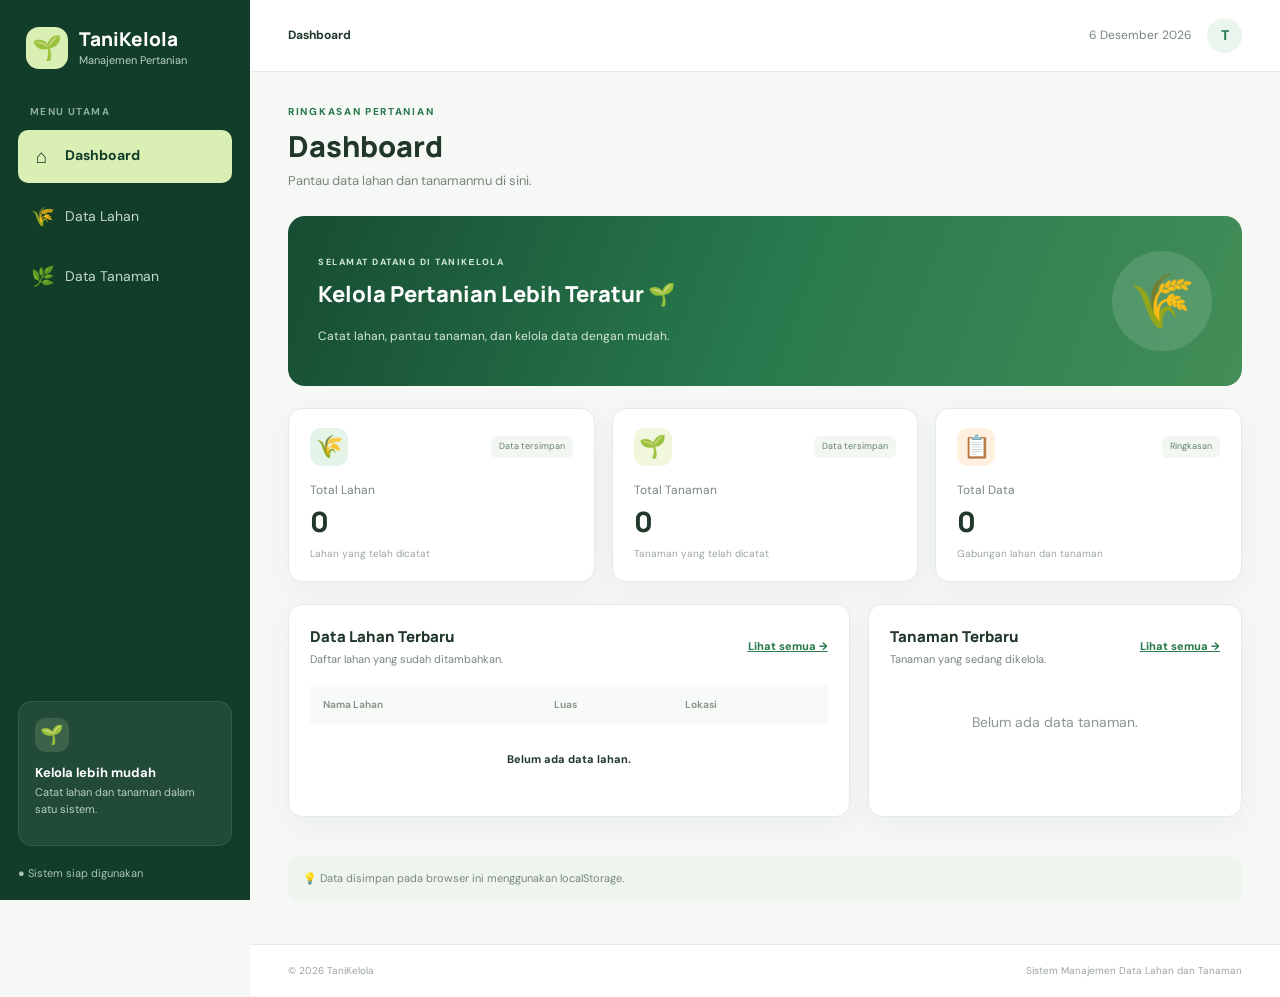
==== index.html @ 5c095a38 "Menyelesaikan project UTS Frontend TaniKelola" ====
<!DOCTYPE html>
<html lang="id">
<head>
  <meta charset="UTF-8">
  <meta name="viewport" content="width=device-width, initial-scale=1.0">
  <title>TaniKelola | Dashboard</title>
  <link rel="stylesheet" href="assets/css/style.css">
</head>
<body>
  <div class="app-shell">
    <aside class="sidebar">
      <a href="index.html" class="brand">
        <span class="brand-mark">🌱</span>
        <span>
          <strong>TaniKelola</strong>
          <small>Manajemen Pertanian</small>
        </span>
      </a>

      <p class="nav-label">MENU UTAMA</p>
      <nav class="main-nav">
        <a class="nav-link active" href="index.html">
          <span>⌂</span> Dashboard
        </a>
        <a class="nav-link" href="pages/lahan.html">
          <span>🌾</span> Data Lahan
        </a>
        <a class="nav-link" href="pages/tanaman.html">
          <span>🌿</span> Data Tanaman
        </a>
      </nav>

      <div class="sidebar-note">
        <div class="note-icon">🌱</div>
        <strong>Kelola lebih mudah</strong>
        <p>Catat lahan dan tanaman dalam satu sistem.</p>
      </div>
      <div class="sidebar-bottom">● Sistem siap digunakan</div>
    </aside>

    <main class="main-area">
      <header class="topbar">
        <div class="breadcrumb"><strong>Dashboard</strong></div>
        <div class="topbar-right">
          <span class="today-label" id="todayLabel"></span>
          <div class="avatar">T</div>
        </div>
      </header>

      <section class="content">
        <div class="page-heading">
          <div>
            <p class="eyebrow">RINGKASAN PERTANIAN</p>
            <h1>Dashboard</h1>
            <p class="subheading">Pantau data lahan dan tanamanmu di sini.</p>
          </div>
        </div>

        <section class="welcome-banner">
          <div>
            <p class="banner-kicker">SELAMAT DATANG DI TANIKЕLOLA</p>
            <h2>Kelola Pertanian Lebih Teratur 🌱</h2>
            <p>Catat lahan, pantau tanaman, dan kelola data dengan mudah.</p>
          </div>
          <div class="banner-illustration">🌾</div>
        </section>

        <div class="stats-grid">
          <article class="stat-card">
            <div class="stat-top">
              <div class="stat-icon green">🌾</div>
              <span class="stat-tag">Data tersimpan</span>
            </div>
            <p class="stat-label">Total Lahan</p>
            <h2 class="stat-value" id="totalLahan">0</h2>
            <p class="stat-foot">Lahan yang telah dicatat</p>
          </article>

          <article class="stat-card">
            <div class="stat-top">
              <div class="stat-icon lime">🌱</div>
              <span class="stat-tag">Data tersimpan</span>
            </div>
            <p class="stat-label">Total Tanaman</p>
            <h2 class="stat-value" id="totalTanaman">0</h2>
            <p class="stat-foot">Tanaman yang telah dicatat</p>
          </article>

          <article class="stat-card">
            <div class="stat-top">
              <div class="stat-icon orange">📋</div>
              <span class="stat-tag">Ringkasan</span>
            </div>
            <p class="stat-label">Total Data</p>
            <h2 class="stat-value" id="totalData">0</h2>
            <p class="stat-foot">Gabungan lahan dan tanaman</p>
          </article>
        </div>

        <div class="dashboard-grid">
          <section class="content-card">
            <div class="card-heading">
              <div>
                <h2>Data Lahan Terbaru</h2>
                <p>Daftar lahan yang sudah ditambahkan.</p>
              </div>
              <a class="text-button" href="pages/lahan.html">Lihat semua →</a>
            </div>
            <div class="table-wrap">
              <table>
                <thead>
                  <tr>
                    <th>Nama Lahan</th>
                    <th>Luas</th>
                    <th>Lokasi</th>
                  </tr>
                </thead>
                <tbody id="dashboardLahan">
                  <tr><td colspan="3" class="empty-cell">Belum ada data lahan.</td></tr>
                </tbody>
              </table>
            </div>
          </section>

          <section class="content-card">
            <div class="card-heading">
              <div>
                <h2>Tanaman Terbaru</h2>
                <p>Tanaman yang sedang dikelola.</p>
              </div>
              <a class="text-button" href="pages/tanaman.html">Lihat semua →</a>
            </div>
            <div id="dashboardTanaman" class="crop-list">
              <p class="empty-cell">Belum ada data tanaman.</p>
            </div>
          </section>
        </div>

        <div class="demo-notice">
          💡 Data disimpan pada browser ini menggunakan localStorage.
        </div>
      </section>

      <footer class="footer">
        <span>© 2026 TaniKelola</span>
        <span>Sistem Manajemen Data Lahan dan Tanaman</span>
      </footer>
    </main>
  </div>

  <script type="module" src="assets/js/main.js"></script>
</body>
</html>
---- assets/css/style.css ----
@import url('https://fonts.googleapis.com/css2?family=DM+Sans:wght@400;500;600;700&family=Manrope:wght@400;500;600;700;800&display=swap');

:root {
  --green: #28794d;
  --green-dark: #174c32;
  --green-deep: #123d29;
  --green-soft: #eaf5ed;
  --lime: #d9efb4;
  --ink: #21372a;
  --muted: #78867c;
  --line: #e4ebe5;
  --page: #f6f8f6;
  --danger: #b42318;
  --shadow: 0 8px 28px rgba(28, 68, 42, .055);
}

* { box-sizing: border-box; }

html { scroll-behavior: smooth; }

body {
  margin: 0;
  background: var(--page);
  color: var(--ink);
  font-family: 'DM Sans', Arial, sans-serif;
  font-size: 14px;
  line-height: 1.55;
}

button, input, select, textarea { font: inherit; }
button { cursor: pointer; }

button:focus-visible,
input:focus-visible,
select:focus-visible,
textarea:focus-visible {
  outline: 3px solid #a9d9b7;
  outline-offset: 2px;
}

[hidden] { display: none !important; }

.app-shell { min-height: 100vh; }

.sidebar {
  width: 250px;
  background: var(--green-deep);
  color: white;
  position: fixed;
  inset: 0 auto 0 0;
  z-index: 20;
  display: flex;
  flex-direction: column;
  padding: 26px 18px 18px;
}

.brand {
  display: flex;
  gap: 11px;
  align-items: center;
  color: white;
  text-decoration: none;
  padding: 0 8px 35px;
}

.brand-mark {
  width: 42px;
  height: 42px;
  border-radius: 13px;
  background: var(--lime);
  display: grid;
  place-items: center;
  font-size: 24px;
}

.brand strong {
  display: block;
  font: 800 19px 'Manrope', sans-serif;
}

.brand small {
  display: block;
  color: #b9d1c0;
  font-size: 11px;
}

.nav-label {
  color: #8faf9a;
  font-size: 10px;
  letter-spacing: 1.4px;
  font-weight: 700;
  padding: 0 12px;
}

.main-nav { display: grid; gap: 7px; }

.nav-link {
  border: 0;
  background: transparent;
  color: #c5d8ca;
  display: flex;
  align-items: center;
  gap: 13px;
  width: 100%;
  text-align: left;
  border-radius: 10px;
  padding: 12px 13px;
  transition: .2s;
}

.nav-link span { font-size: 19px; width: 21px; text-align: center; }
.nav-link:hover { background: rgba(255,255,255,.08); color: white; }

.nav-link.active {
  background: var(--lime);
  color: var(--green-deep);
  font-weight: 700;
}

.sidebar-note {
  margin-top: auto;
  background: rgba(255,255,255,.07);
  border: 1px solid rgba(255,255,255,.08);
  border-radius: 14px;
  padding: 16px;
}

.note-icon {
  display: grid;
  place-items: center;
  background: rgba(217,239,180,.14);
  width: 34px;
  height: 34px;
  border-radius: 10px;
  font-size: 19px;
  margin-bottom: 10px;
}

.sidebar-note strong { font-size: 13px; }
.sidebar-note p { color: #b9d1c0; font-size: 11px; }
.sidebar-bottom { color: #a9c5b2; font-size: 11px; padding-top: 19px; }
.status-dot { display: inline-block; width: 7px; height: 7px; background: #a8db82; border-radius: 50%; }
.sidebar a {
    text-decoration: none;
}

.main-area {
  margin-left: 250px;
  min-height: 100vh;
  display: flex;
  flex-direction: column;
}

.topbar {
  height: 72px;
  display: flex;
  align-items: center;
  justify-content: space-between;
  padding: 0 38px;
  background: rgba(255,255,255,.9);
  border-bottom: 1px solid var(--line);
  position: sticky;
  top: 0;
  z-index: 10;
}

.breadcrumb { display: flex; align-items: center; gap: 10px; color: #95a197; font-size: 12px; }
.breadcrumb strong { color: var(--ink); }
.topbar-right { display: flex; align-items: center; gap: 15px; }
.today-label { color: var(--muted); font-size: 12px; }

.avatar {
  width: 35px;
  height: 35px;
  border-radius: 50%;
  background: var(--green-soft);
  color: var(--green);
  display: grid;
  place-items: center;
  font-weight: 800;
}

.menu-toggle { display: none; }

.content {
  width: 100%;
  max-width: 1500px;
  margin: 0 auto;
  padding: 32px 38px 44px;
  flex: 1;
}

.page-heading {
  display: flex;
  align-items: center;
  justify-content: space-between;
  gap: 20px;
  margin-bottom: 25px;
}

.eyebrow {
  color: var(--green);
  font-size: 10px;
  font-weight: 800;
  letter-spacing: 1.7px;
  margin-bottom: 6px;
}

h1, h2, h3, p { margin-top: 0; }
h1 { font: 800 29px 'Manrope', sans-serif; margin-bottom: 5px; }
.subheading { color: var(--muted); margin: 0; font-size: 13px; }

.button {
  border: 1px solid transparent;
  border-radius: 9px;
  padding: 10px 15px;
  font-weight: 700;
  font-size: 12px;
  transition: .15s;
}

.button-primary { color: white; background: var(--green); }
.button-primary:hover { background: #206a41; }
.button-secondary { color: #526257; background: white; border-color: var(--line); }

.welcome-banner {
  border-radius: 17px;
  padding: 26px 30px;
  display: flex;
  justify-content: space-between;
  align-items: center;
  background: linear-gradient(110deg, #174c32, #28794d, #438e58);
  color: white;
  margin-bottom: 22px;
  min-height: 170px;
}

.banner-kicker { font-size: 9px; font-weight: 800; letter-spacing: 1.5px; color: #cce6d0; }
.welcome-banner h2 { font: 800 22px 'Manrope', sans-serif; }
.welcome-banner p:last-child { color: #d6e8d9; font-size: 12px; margin-bottom: 0; }

.banner-illustration {
  width: 100px;
  height: 100px;
  border-radius: 50%;
  display: grid;
  place-items: center;
  font-size: 53px;
  background: rgba(255,255,255,.12);
}

.stats-grid {
  display: grid;
  grid-template-columns: repeat(3, minmax(0, 1fr));
  gap: 17px;
  margin-bottom: 22px;
}

.stat-card, .content-card {
  background: white;
  border: 1px solid var(--line);
  border-radius: 14px;
  box-shadow: var(--shadow);
}

.stat-card { padding: 19px 21px; }
.stat-top { display: flex; justify-content: space-between; align-items: center; margin-bottom: 15px; }

.stat-icon {
  width: 38px;
  height: 38px;
  border-radius: 11px;
  display: grid;
  place-items: center;
  font-size: 22px;
}

.stat-icon.green { background: #e5f4e9; color: #28794d; }
.stat-icon.lime { background: #f0f7dc; color: #64882b; }
.stat-icon.orange { background: #fff0df; color: #c67b2c; }

.stat-tag { background: #f2f7f2; color: #66806b; padding: 4px 8px; border-radius: 6px; font-size: 9px; }
.stat-label { color: var(--muted); font-size: 12px; margin-bottom: 3px; }
.stat-value { font: 800 28px 'Manrope', sans-serif; margin: 0; }
.stat-value small { color: var(--muted); font: 500 12px 'DM Sans', sans-serif; }
.stat-foot { font-size: 10px; color: #9aa69c; margin: 6px 0 0; }

.dashboard-grid {
  display: grid;
  grid-template-columns: minmax(0, 1.2fr) minmax(280px, .8fr);
  gap: 18px;
}

.content-card { padding: 21px; margin-bottom: 20px; min-width: 0; }

.card-heading {
  display: flex;
  align-items: center;
  justify-content: space-between;
  gap: 15px;
  margin-bottom: 17px;
}

.card-heading h2 { font: 800 15px 'Manrope', sans-serif; margin-bottom: 4px; }
.card-heading p { font-size: 11px; color: var(--muted); margin-bottom: 0; }
.text-button { border: 0; background: transparent; color: var(--green); font-size: 11px; font-weight: 800; }

.table-wrap { overflow-x: auto; width: 100%; }
table { width: 100%; border-collapse: collapse; text-align: left; }
th { color: #89968c; background: #f8faf8; font-size: 10px; padding: 12px 13px; white-space: nowrap; }
td { padding: 13px; border-bottom: 1px solid #edf1ed; color: #536257; font-size: 11px; }
tbody tr:last-child td { border-bottom: 0; }
td:first-child { color: var(--ink); font-weight: 700; }

.empty-cell { text-align: center; color: #8b988e; padding: 27px 12px; }
.crop-list { display: grid; gap: 13px; }

.crop-list-item {
  display: flex;
  align-items: center;
  gap: 11px;
  padding: 10px 0;
  border-bottom: 1px solid #edf1ed;
}

.crop-emoji { width: 38px; height: 38px; display: grid; place-items: center; border-radius: 11px; background: #eff7e7; font-size: 20px; }
.crop-info { flex: 1; min-width: 0; }
.crop-info strong { display: block; font-size: 12px; }
.crop-info small { color: var(--muted); font-size: 10px; }
.crop-type-tag { color: var(--green); background: var(--green-soft); border-radius: 6px; padding: 4px 7px; font-size: 9px; }

.demo-notice { color: #78877b; font-size: 11px; margin-top: 20px; padding: 13px 15px; background: #edf5ee; border-radius: 9px; }

.form-card { border-color: #cfe4d2; }
.icon-button { border: 0; border-radius: 8px; background: #f3f6f3; font-size: 23px; width: 34px; height: 34px; }
.form-grid { display: grid; grid-template-columns: repeat(2, minmax(0, 1fr)); gap: 17px 20px; }
.form-field { display: flex; flex-direction: column; gap: 6px; min-width: 0; }
.form-field label { font-size: 11px; font-weight: 700; color: #47584b; }

.form-field input,
.form-field select,
.form-field textarea,
.search-box input {
  width: 100%;
  min-width: 0;
  padding: 11px 12px;
  border: 1px solid #dfe7e0;
  border-radius: 8px;
  color: var(--ink);
  background: white;
  font-size: 12px;
}

.form-field textarea { resize: vertical; }
.full-field { grid-column: 1 / -1; }

/* Pesan error: tulisan merah saja */
.field-error {
  display: inline-block;
  color: #b42318;
  background: transparent;
  border: none;
  padding: 0;
  margin-top: 4px;
  font-size: 11px;
}

/* Input tetap putih dengan garis dan bayangan merah tipis */
.form-field input.input-error,
.form-field select.input-error,
.form-field textarea.input-error {
  border: 1px solid #e7a5a0;
  background-color: #fff;
  box-shadow: 0 0 0 3px rgba(220, 38, 38, 0.08);
}

/* Bayangan sedikit lebih terlihat saat input dipilih */
.form-field input.input-error:focus,
.form-field select.input-error:focus,
.form-field textarea.input-error:focus {
  border-color: #d97770;
  background-color: #fff;
  box-shadow: 0 0 0 3px rgba(220, 38, 38, 0.12);
  outline: none;
}

.form-actions { display: flex; justify-content: flex-end; gap: 9px; margin-top: 22px; padding-top: 17px; border-top: 1px solid #edf1ed; }
.form-message { margin: 8px 0 0; color: var(--green); font-size: 11px; }

.search-box { display: flex; align-items: center; gap: 7px; border: 1px solid #e1e9e2; border-radius: 8px; padding-left: 10px; max-width: 270px; }
.search-box input { border: 0; padding: 9px 8px 9px 0; outline: none; }

.action-group { display: flex; gap: 5px; }
.action-button { border: 0; padding: 6px 8px; border-radius: 6px; font-size: 10px; font-weight: 700; }
.action-edit { background: #fff5dc; color: #8a6415; }
.action-delete { background: #fff0ee; color: #b53b31; }

.status-badge { display: inline-block; padding: 4px 7px; border-radius: 6px; font-size: 9px; }
.status-ditanam { background: #e9f3ff; color: #356b9f; }
.status-perawatan { background: #fff3d8; color: #8d681c; }
.status-panen { background: #e5f5e8; color: #28794d; }
.status-selesai { background: #f0f0f0; color: #6c746e; }

.footer { display: flex; justify-content: space-between; padding: 18px 38px; border-top: 1px solid var(--line); color: #9aa59c; font-size: 10px; background: white; }

.toast {
  position: fixed;
  bottom: 22px;
  right: 22px;
  z-index: 50;
  background: var(--green-deep);
  color: white;
  padding: 12px 17px;
  border-radius: 10px;
  box-shadow: 0 10px 30px rgba(0,0,0,.15);
  max-width: min(360px, calc(100vw - 35px));
  opacity: 0;
  transform: translateY(10px);
  pointer-events: none;
  transition: .22s;
}

.toast.show { opacity: 1; transform: translateY(0); }

@media (max-width: 1100px) {
  .sidebar { width: 220px; }
  .main-area { margin-left: 220px; }
  .content { padding: 28px 25px 35px; }
  .topbar { padding: 0 25px; }
  .dashboard-grid { grid-template-columns: 1fr; }
}

@media (max-width: 760px) {
  .sidebar { transform: translateX(-100%); transition: transform .22s ease; }
  .sidebar.open { transform: translateX(0); }
  .main-area { margin-left: 0; }
  .topbar { height: 62px; padding: 0 17px; gap: 12px; }
  .menu-toggle { display: block; border: 0; background: transparent; color: var(--green-dark); font-size: 23px; }
  .today-label { display: none; }
  .content { padding: 24px 16px 30px; }
  .page-heading { align-items: flex-start; }
  .welcome-banner { padding: 22px; min-height: 155px; }
  .banner-illustration { width: 66px; height: 66px; font-size: 35px; }
  .stats-grid { grid-template-columns: 1fr; gap: 11px; }
  .content-card { padding: 16px; }
  .table-card-heading { align-items: flex-start; flex-direction: column; }
  .search-box { width: 100%; max-width: none; }
  .form-grid { grid-template-columns: 1fr; }
  .full-field { grid-column: auto; }
  .footer { padding: 16px; flex-direction: column; gap: 4px; }
}

@media (max-width: 430px) {
  .page-heading { flex-direction: column; }
  .welcome-banner h2 { font-size: 17px; }
  .banner-illustration { width: 48px; height: 48px; font-size: 27px; }
}
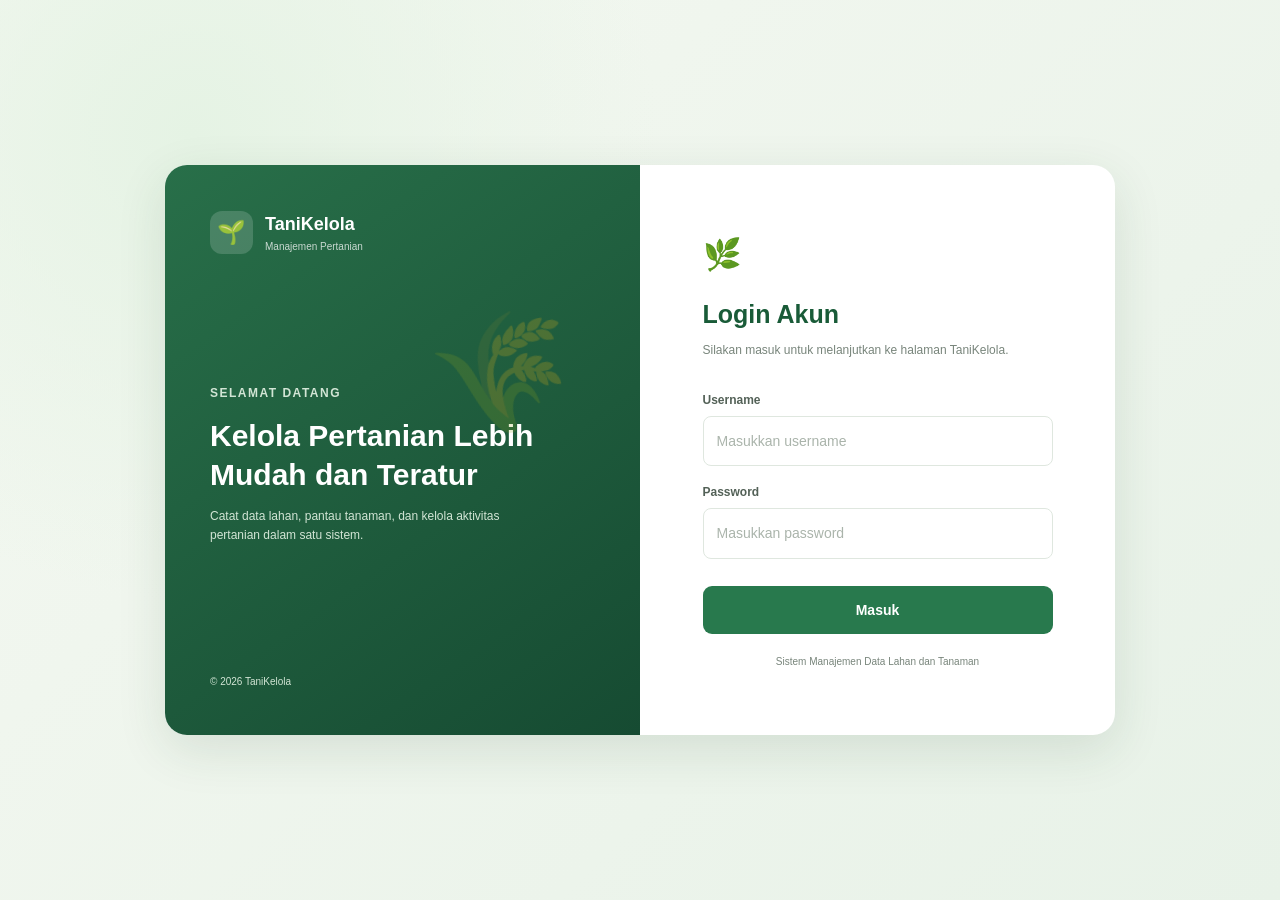
==== commit a8926093: "Memperbarui fitur login dan dokumentasi TaniKelola" ====
--- a/index.html
+++ b/index.html
@@ -1,154 +1,397 @@
 
 <!DOCTYPE html>
 <html lang="id">
+
 <head>
-  <meta charset="UTF-8">
-  <meta name="viewport" content="width=device-width, initial-scale=1.0">
-  <title>TaniKelola | Dashboard</title>
-  <link rel="stylesheet" href="assets/css/style.css">
+    <meta charset="UTF-8">
+    <meta name="viewport" content="width=device-width, initial-scale=1.0">
+
+    <title>TaniKelola | Dashboard</title>
+
+    <link rel="stylesheet" href="assets/css/style.css">
 </head>
+
 <body>
-  <div class="app-shell">
-    <aside class="sidebar">
-      <a href="index.html" class="brand">
-        <span class="brand-mark">🌱</span>
-        <span>
-          <strong>TaniKelola</strong>
-          <small>Manajemen Pertanian</small>
-        </span>
-      </a>
-
-      <p class="nav-label">MENU UTAMA</p>
-      <nav class="main-nav">
-        <a class="nav-link active" href="index.html">
-          <span>⌂</span> Dashboard
-        </a>
-        <a class="nav-link" href="pages/lahan.html">
-          <span>🌾</span> Data Lahan
-        </a>
-        <a class="nav-link" href="pages/tanaman.html">
-          <span>🌿</span> Data Tanaman
-        </a>
-      </nav>
-
-      <div class="sidebar-note">
-        <div class="note-icon">🌱</div>
-        <strong>Kelola lebih mudah</strong>
-        <p>Catat lahan dan tanaman dalam satu sistem.</p>
-      </div>
-      <div class="sidebar-bottom">● Sistem siap digunakan</div>
-    </aside>
-
-    <main class="main-area">
-      <header class="topbar">
-        <div class="breadcrumb"><strong>Dashboard</strong></div>
-        <div class="topbar-right">
-          <span class="today-label" id="todayLabel"></span>
-          <div class="avatar">T</div>
-        </div>
-      </header>
-
-      <section class="content">
-        <div class="page-heading">
-          <div>
-            <p class="eyebrow">RINGKASAN PERTANIAN</p>
-            <h1>Dashboard</h1>
-            <p class="subheading">Pantau data lahan dan tanamanmu di sini.</p>
-          </div>
-        </div>
-
-        <section class="welcome-banner">
-          <div>
-            <p class="banner-kicker">SELAMAT DATANG DI TANIKЕLOLA</p>
-            <h2>Kelola Pertanian Lebih Teratur 🌱</h2>
-            <p>Catat lahan, pantau tanaman, dan kelola data dengan mudah.</p>
-          </div>
-          <div class="banner-illustration">🌾</div>
-        </section>
-
-        <div class="stats-grid">
-          <article class="stat-card">
-            <div class="stat-top">
-              <div class="stat-icon green">🌾</div>
-              <span class="stat-tag">Data tersimpan</span>
+
+    <div class="app-shell">
+
+        <!-- SIDEBAR -->
+        <aside class="sidebar">
+
+            <a href="index.html" class="brand">
+
+                <span class="brand-mark">🌱</span>
+
+                <span>
+                    <strong>TaniKelola</strong>
+                    <small>Manajemen Pertanian</small>
+                </span>
+
+            </a>
+
+
+            <p class="nav-label">MENU UTAMA</p>
+
+            <nav class="main-nav">
+
+                <a class="nav-link active" href="index.html">
+                    <span>⌂</span>
+                    Dashboard
+                </a>
+
+                <a class="nav-link" href="pages/lahan.html">
+                    <span>🌾</span>
+                    Data Lahan
+                </a>
+
+                <a class="nav-link" href="pages/tanaman.html">
+                    <span>🌿</span>
+                    Data Tanaman
+                </a>
+
+            </nav>
+
+
+            <div class="sidebar-note">
+
+                <div class="note-icon">🌱</div>
+
+                <strong>Kelola lebih mudah</strong>
+
+                <p>
+                    Catat lahan dan tanaman
+                    dalam satu sistem.
+                </p>
+
             </div>
-            <p class="stat-label">Total Lahan</p>
-            <h2 class="stat-value" id="totalLahan">0</h2>
-            <p class="stat-foot">Lahan yang telah dicatat</p>
-          </article>
-
-          <article class="stat-card">
-            <div class="stat-top">
-              <div class="stat-icon lime">🌱</div>
-              <span class="stat-tag">Data tersimpan</span>
+
+
+            <div class="sidebar-bottom">
+
+                <span>
+                    <span class="status-dot"></span>
+                    Sistem siap digunakan
+                </span>
+
+                <button
+                    type="button"
+                    class="logout-button"
+                    id="logoutButton"
+                >
+                    Keluar
+                </button>
+
             </div>
-            <p class="stat-label">Total Tanaman</p>
-            <h2 class="stat-value" id="totalTanaman">0</h2>
-            <p class="stat-foot">Tanaman yang telah dicatat</p>
-          </article>
-
-          <article class="stat-card">
-            <div class="stat-top">
-              <div class="stat-icon orange">📋</div>
-              <span class="stat-tag">Ringkasan</span>
-            </div>
-            <p class="stat-label">Total Data</p>
-            <h2 class="stat-value" id="totalData">0</h2>
-            <p class="stat-foot">Gabungan lahan dan tanaman</p>
-          </article>
-        </div>
-
-        <div class="dashboard-grid">
-          <section class="content-card">
-            <div class="card-heading">
-              <div>
-                <h2>Data Lahan Terbaru</h2>
-                <p>Daftar lahan yang sudah ditambahkan.</p>
-              </div>
-              <a class="text-button" href="pages/lahan.html">Lihat semua →</a>
-            </div>
-            <div class="table-wrap">
-              <table>
-                <thead>
-                  <tr>
-                    <th>Nama Lahan</th>
-                    <th>Luas</th>
-                    <th>Lokasi</th>
-                  </tr>
-                </thead>
-                <tbody id="dashboardLahan">
-                  <tr><td colspan="3" class="empty-cell">Belum ada data lahan.</td></tr>
-                </tbody>
-              </table>
-            </div>
-          </section>
-
-          <section class="content-card">
-            <div class="card-heading">
-              <div>
-                <h2>Tanaman Terbaru</h2>
-                <p>Tanaman yang sedang dikelola.</p>
-              </div>
-              <a class="text-button" href="pages/tanaman.html">Lihat semua →</a>
-            </div>
-            <div id="dashboardTanaman" class="crop-list">
-              <p class="empty-cell">Belum ada data tanaman.</p>
-            </div>
-          </section>
-        </div>
-
-        <div class="demo-notice">
-          💡 Data disimpan pada browser ini menggunakan localStorage.
-        </div>
-      </section>
-
-      <footer class="footer">
-        <span>© 2026 TaniKelola</span>
-        <span>Sistem Manajemen Data Lahan dan Tanaman</span>
-      </footer>
-    </main>
-  </div>
-
-  <script type="module" src="assets/js/main.js"></script>
+
+        </aside>
+
+
+        <!-- KONTEN UTAMA -->
+        <main class="main-area">
+
+            <!-- TOPBAR -->
+            <header class="topbar">
+
+                <div class="breadcrumb">
+                    <strong>Dashboard</strong>
+                </div>
+
+                <div class="topbar-right">
+
+                    <span
+                        class="today-label"
+                        id="todayLabel"
+                    ></span>
+
+                    <div class="avatar">T</div>
+
+                </div>
+
+            </header>
+
+
+            <!-- CONTENT -->
+            <section class="content">
+
+                <div class="page-heading">
+
+                    <div>
+
+                        <p class="eyebrow">
+                            RINGKASAN PERTANIAN
+                        </p>
+
+                        <h1>Dashboard</h1>
+
+                        <p class="subheading">
+                            Pantau data lahan dan tanamanmu di sini.
+                        </p>
+
+                    </div>
+
+                </div>
+
+
+                <!-- WELCOME BANNER -->
+                <section class="welcome-banner">
+
+                    <div>
+
+                        <p class="banner-kicker">
+                            SELAMAT DATANG DI TANIKЕLOLA
+                        </p>
+
+                        <h2>
+                            Kelola Pertanian Lebih Teratur 🌱
+                        </h2>
+
+                        <p>
+                            Catat lahan, pantau tanaman,
+                            dan kelola data dengan mudah.
+                        </p>
+
+                    </div>
+
+                    <div class="banner-illustration">
+                        🌾
+                    </div>
+
+                </section>
+
+
+                <!-- STATISTIK -->
+                <div class="stats-grid">
+
+                    <article class="stat-card">
+
+                        <div class="stat-top">
+
+                            <div class="stat-icon green">
+                                🌾
+                            </div>
+
+                            <span class="stat-tag">
+                                Data tersimpan
+                            </span>
+
+                        </div>
+
+                        <p class="stat-label">
+                            Total Lahan
+                        </p>
+
+                        <h2
+                            class="stat-value"
+                            id="totalLahan"
+                        >
+                            0
+                        </h2>
+
+                        <p class="stat-foot">
+                            Lahan yang telah dicatat
+                        </p>
+
+                    </article>
+
+
+                    <article class="stat-card">
+
+                        <div class="stat-top">
+
+                            <div class="stat-icon lime">
+                                🌱
+                            </div>
+
+                            <span class="stat-tag">
+                                Data tersimpan
+                            </span>
+
+                        </div>
+
+                        <p class="stat-label">
+                            Total Tanaman
+                        </p>
+
+                        <h2
+                            class="stat-value"
+                            id="totalTanaman"
+                        >
+                            0
+                        </h2>
+
+                        <p class="stat-foot">
+                            Tanaman yang telah dicatat
+                        </p>
+
+                    </article>
+
+
+                    <article class="stat-card">
+
+                        <div class="stat-top">
+
+                            <div class="stat-icon orange">
+                                📋
+                            </div>
+
+                            <span class="stat-tag">
+                                Ringkasan
+                            </span>
+
+                        </div>
+
+                        <p class="stat-label">
+                            Total Data
+                        </p>
+
+                        <h2
+                            class="stat-value"
+                            id="totalData"
+                        >
+                            0
+                        </h2>
+
+                        <p class="stat-foot">
+                            Gabungan lahan dan tanaman
+                        </p>
+
+                    </article>
+
+                </div>
+
+
+                <!-- DATA TERBARU -->
+                <div class="dashboard-grid">
+
+
+                    <!-- DATA LAHAN -->
+                    <section class="content-card">
+
+                        <div class="card-heading">
+
+                            <div>
+
+                                <h2>Data Lahan Terbaru</h2>
+
+                                <p>
+                                    Daftar lahan yang sudah ditambahkan.
+                                </p>
+
+                            </div>
+
+                            <a
+                                class="text-button"
+                                href="pages/lahan.html"
+                            >
+                                Lihat semua →
+                            </a>
+
+                        </div>
+
+
+                        <div class="table-wrap">
+
+                            <table>
+
+                                <thead>
+
+                                    <tr>
+                                        <th>Nama Lahan</th>
+                                        <th>Luas</th>
+                                        <th>Lokasi</th>
+                                    </tr>
+
+                                </thead>
+
+                                <tbody id="dashboardLahan">
+
+                                    <tr>
+                                        <td
+                                            colspan="3"
+                                            class="empty-cell"
+                                        >
+                                            Belum ada data lahan.
+                                        </td>
+                                    </tr>
+
+                                </tbody>
+
+                            </table>
+
+                        </div>
+
+                    </section>
+
+
+                    <!-- DATA TANAMAN -->
+                    <section class="content-card">
+
+                        <div class="card-heading">
+
+                            <div>
+
+                                <h2>Tanaman Terbaru</h2>
+
+                                <p>
+                                    Tanaman yang sedang dikelola.
+                                </p>
+
+                            </div>
+
+                            <a
+                                class="text-button"
+                                href="pages/tanaman.html"
+                            >
+                                Lihat semua →
+                            </a>
+
+                        </div>
+
+
+                        <div
+                            id="dashboardTanaman"
+                            class="crop-list"
+                        >
+
+                            <p class="empty-cell">
+                                Belum ada data tanaman.
+                            </p>
+
+                        </div>
+
+                    </section>
+
+                </div>
+
+
+                <!-- INFORMASI -->
+                <div class="demo-notice">
+
+                    💡 Data disimpan pada browser ini
+                    menggunakan localStorage.
+
+                </div>
+
+            </section>
+
+
+            <!-- FOOTER -->
+            <footer class="footer">
+
+                <span>© 2026 TaniKelola</span>
+
+                <span>
+                    Sistem Manajemen Data Lahan dan Tanaman
+                </span>
+
+            </footer>
+
+        </main>
+
+    </div>
+
+
+    <script type="module" src="assets/js/main.js"></script>
+
 </body>
 </html>
--- a/assets/css/style.css
+++ b/assets/css/style.css
@@ -1,458 +1,1128 @@
 
-@import url('https://fonts.googleapis.com/css2?family=DM+Sans:wght@400;500;600;700&family=Manrope:wght@400;500;600;700;800&display=swap');
+/* =====================================
+   RESET DAN DASAR
+===================================== */
+
+* {
+    margin: 0;
+    padding: 0;
+    box-sizing: border-box;
+}
 
 :root {
-  --green: #28794d;
-  --green-dark: #174c32;
-  --green-deep: #123d29;
-  --green-soft: #eaf5ed;
-  --lime: #d9efb4;
-  --ink: #21372a;
-  --muted: #78867c;
-  --line: #e4ebe5;
-  --page: #f6f8f6;
-  --danger: #b42318;
-  --shadow: 0 8px 28px rgba(28, 68, 42, .055);
-}
-
-* { box-sizing: border-box; }
-
-html { scroll-behavior: smooth; }
+    --green: #28794d;
+    --green-dark: #195b38;
+    --green-light: #eaf5ed;
+    --green-soft: #f3f8f3;
+    --lime: #a6c96a;
+    --orange: #f2a65a;
+    --red: #d9534f;
+    --text: #26352b;
+    --muted: #78857b;
+    --border: #e5ebe5;
+    --white: #ffffff;
+    --background: #f5f8f5;
+    --shadow: 0 5px 20px rgba(34, 75, 48, 0.06);
+}
 
 body {
-  margin: 0;
-  background: var(--page);
-  color: var(--ink);
-  font-family: 'DM Sans', Arial, sans-serif;
-  font-size: 14px;
-  line-height: 1.55;
-}
-
-button, input, select, textarea { font: inherit; }
-button { cursor: pointer; }
-
-button:focus-visible,
-input:focus-visible,
-select:focus-visible,
-textarea:focus-visible {
-  outline: 3px solid #a9d9b7;
-  outline-offset: 2px;
-}
-
-[hidden] { display: none !important; }
-
-.app-shell { min-height: 100vh; }
+    font-family: Arial, Helvetica, sans-serif;
+    background: var(--background);
+    color: var(--text);
+    font-size: 14px;
+    line-height: 1.6;
+}
+
+button,
+input,
+select,
+textarea {
+    font: inherit;
+}
+
+button {
+    cursor: pointer;
+}
+
+a {
+    color: inherit;
+    text-decoration: none;
+}
+
+[hidden] {
+    display: none !important;
+}
+
+
+/* =====================================
+   LAYOUT UTAMA
+===================================== */
+
+.app-shell {
+    display: flex;
+    min-height: 100vh;
+}
 
 .sidebar {
-  width: 250px;
-  background: var(--green-deep);
-  color: white;
-  position: fixed;
-  inset: 0 auto 0 0;
-  z-index: 20;
-  display: flex;
-  flex-direction: column;
-  padding: 26px 18px 18px;
+    width: 255px;
+    min-width: 255px;
+    background: var(--white);
+    border-right: 1px solid var(--border);
+    padding: 25px 18px;
+    display: flex;
+    flex-direction: column;
 }
 
 .brand {
-  display: flex;
-  gap: 11px;
-  align-items: center;
-  color: white;
-  text-decoration: none;
-  padding: 0 8px 35px;
+    display: flex;
+    align-items: center;
+    gap: 12px;
+    padding: 0 8px;
+    margin-bottom: 40px;
 }
 
 .brand-mark {
-  width: 42px;
-  height: 42px;
-  border-radius: 13px;
-  background: var(--lime);
-  display: grid;
-  place-items: center;
-  font-size: 24px;
+    width: 45px;
+    height: 45px;
+    display: grid;
+    place-items: center;
+    background: var(--green-light);
+    border-radius: 13px;
+    font-size: 25px;
 }
 
 .brand strong {
-  display: block;
-  font: 800 19px 'Manrope', sans-serif;
+    display: block;
+    font-size: 19px;
+    color: var(--green-dark);
 }
 
 .brand small {
-  display: block;
-  color: #b9d1c0;
-  font-size: 11px;
+    display: block;
+    color: var(--muted);
+    font-size: 11px;
 }
 
 .nav-label {
-  color: #8faf9a;
-  font-size: 10px;
-  letter-spacing: 1.4px;
-  font-weight: 700;
-  padding: 0 12px;
-}
-
-.main-nav { display: grid; gap: 7px; }
+    color: #9aa69b;
+    font-size: 10px;
+    font-weight: bold;
+    letter-spacing: 1.2px;
+    padding: 0 10px;
+    margin-bottom: 12px;
+}
+
+.main-nav {
+    display: flex;
+    flex-direction: column;
+    gap: 7px;
+}
 
 .nav-link {
-  border: 0;
-  background: transparent;
-  color: #c5d8ca;
-  display: flex;
-  align-items: center;
-  gap: 13px;
-  width: 100%;
-  text-align: left;
-  border-radius: 10px;
-  padding: 12px 13px;
-  transition: .2s;
-}
-
-.nav-link span { font-size: 19px; width: 21px; text-align: center; }
-.nav-link:hover { background: rgba(255,255,255,.08); color: white; }
+    display: flex;
+    align-items: center;
+    gap: 12px;
+    padding: 12px 14px;
+    border-radius: 10px;
+    color: #68766c;
+    transition: 0.2s;
+}
+
+.nav-link:hover {
+    background: var(--green-soft);
+    color: var(--green);
+}
 
 .nav-link.active {
-  background: var(--lime);
-  color: var(--green-deep);
-  font-weight: 700;
+    background: var(--green-light);
+    color: var(--green-dark);
+    font-weight: bold;
+}
+
+.nav-link span {
+    font-size: 18px;
 }
 
 .sidebar-note {
-  margin-top: auto;
-  background: rgba(255,255,255,.07);
-  border: 1px solid rgba(255,255,255,.08);
-  border-radius: 14px;
-  padding: 16px;
+    margin-top: 45px;
+    padding: 17px;
+    background: var(--green-soft);
+    border: 1px solid #e6efe5;
+    border-radius: 13px;
 }
 
 .note-icon {
-  display: grid;
-  place-items: center;
-  background: rgba(217,239,180,.14);
-  width: 34px;
-  height: 34px;
-  border-radius: 10px;
-  font-size: 19px;
-  margin-bottom: 10px;
-}
-
-.sidebar-note strong { font-size: 13px; }
-.sidebar-note p { color: #b9d1c0; font-size: 11px; }
-.sidebar-bottom { color: #a9c5b2; font-size: 11px; padding-top: 19px; }
-.status-dot { display: inline-block; width: 7px; height: 7px; background: #a8db82; border-radius: 50%; }
-.sidebar a {
-    text-decoration: none;
+    font-size: 23px;
+    margin-bottom: 8px;
+}
+
+.sidebar-note strong {
+    display: block;
+    font-size: 13px;
+    color: var(--green-dark);
+}
+
+.sidebar-note p {
+    color: var(--muted);
+    font-size: 11px;
+    margin-top: 5px;
+}
+
+.sidebar-bottom {
+    margin-top: auto;
+    padding-top: 20px;
+    display: flex;
+    flex-direction: column;
+    gap: 12px;
+    color: var(--muted);
+    font-size: 11px;
+}
+
+.status-dot {
+    display: inline-block;
+    width: 7px;
+    height: 7px;
+    background: #48a56b;
+    border-radius: 50%;
+    margin-right: 5px;
+}
+
+.logout-button {
+    width: 100%;
+    padding: 10px;
+    border: 1px solid #f1dada;
+    border-radius: 9px;
+    color: var(--red);
+    background: #fff7f7;
+    font-weight: bold;
+    transition: 0.2s;
+}
+
+.logout-button:hover {
+    background: #fce9e9;
 }
 
 .main-area {
-  margin-left: 250px;
-  min-height: 100vh;
-  display: flex;
-  flex-direction: column;
+    flex: 1;
+    min-width: 0;
+    display: flex;
+    flex-direction: column;
 }
 
 .topbar {
-  height: 72px;
-  display: flex;
-  align-items: center;
-  justify-content: space-between;
-  padding: 0 38px;
-  background: rgba(255,255,255,.9);
-  border-bottom: 1px solid var(--line);
-  position: sticky;
-  top: 0;
-  z-index: 10;
-}
-
-.breadcrumb { display: flex; align-items: center; gap: 10px; color: #95a197; font-size: 12px; }
-.breadcrumb strong { color: var(--ink); }
-.topbar-right { display: flex; align-items: center; gap: 15px; }
-.today-label { color: var(--muted); font-size: 12px; }
+    height: 72px;
+    padding: 0 35px;
+    background: var(--white);
+    border-bottom: 1px solid var(--border);
+    display: flex;
+    align-items: center;
+    justify-content: space-between;
+}
+
+.breadcrumb {
+    color: var(--text);
+    font-size: 13px;
+}
+
+.topbar-right {
+    display: flex;
+    align-items: center;
+    gap: 18px;
+}
+
+.today-label {
+    color: var(--muted);
+    font-size: 12px;
+}
 
 .avatar {
-  width: 35px;
-  height: 35px;
-  border-radius: 50%;
-  background: var(--green-soft);
-  color: var(--green);
-  display: grid;
-  place-items: center;
-  font-weight: 800;
-}
-
-.menu-toggle { display: none; }
+    width: 36px;
+    height: 36px;
+    display: grid;
+    place-items: center;
+    background: var(--green-light);
+    color: var(--green-dark);
+    border-radius: 50%;
+    font-weight: bold;
+}
 
 .content {
-  width: 100%;
-  max-width: 1500px;
-  margin: 0 auto;
-  padding: 32px 38px 44px;
-  flex: 1;
+    width: 100%;
+    max-width: 1450px;
+    margin: 0 auto;
+    padding: 30px 35px;
+    flex: 1;
 }
 
 .page-heading {
-  display: flex;
-  align-items: center;
-  justify-content: space-between;
-  gap: 20px;
-  margin-bottom: 25px;
+    display: flex;
+    align-items: center;
+    justify-content: space-between;
+    margin-bottom: 25px;
 }
 
 .eyebrow {
-  color: var(--green);
-  font-size: 10px;
-  font-weight: 800;
-  letter-spacing: 1.7px;
-  margin-bottom: 6px;
-}
-
-h1, h2, h3, p { margin-top: 0; }
-h1 { font: 800 29px 'Manrope', sans-serif; margin-bottom: 5px; }
-.subheading { color: var(--muted); margin: 0; font-size: 13px; }
-
-.button {
-  border: 1px solid transparent;
-  border-radius: 9px;
-  padding: 10px 15px;
-  font-weight: 700;
-  font-size: 12px;
-  transition: .15s;
-}
-
-.button-primary { color: white; background: var(--green); }
-.button-primary:hover { background: #206a41; }
-.button-secondary { color: #526257; background: white; border-color: var(--line); }
+    color: var(--green);
+    font-size: 10px;
+    font-weight: bold;
+    letter-spacing: 1.3px;
+    margin-bottom: 5px;
+}
+
+.page-heading h1 {
+    font-size: 27px;
+    color: var(--text);
+}
+
+.subheading {
+    color: var(--muted);
+    font-size: 13px;
+    margin-top: 4px;
+}
+
+.footer {
+    padding: 18px 35px;
+    border-top: 1px solid var(--border);
+    display: flex;
+    justify-content: space-between;
+    gap: 15px;
+    color: var(--muted);
+    font-size: 11px;
+}
+
+
+/* =====================================
+   DASHBOARD
+===================================== */
 
 .welcome-banner {
-  border-radius: 17px;
-  padding: 26px 30px;
-  display: flex;
-  justify-content: space-between;
-  align-items: center;
-  background: linear-gradient(110deg, #174c32, #28794d, #438e58);
-  color: white;
-  margin-bottom: 22px;
-  min-height: 170px;
-}
-
-.banner-kicker { font-size: 9px; font-weight: 800; letter-spacing: 1.5px; color: #cce6d0; }
-.welcome-banner h2 { font: 800 22px 'Manrope', sans-serif; }
-.welcome-banner p:last-child { color: #d6e8d9; font-size: 12px; margin-bottom: 0; }
+    position: relative;
+    overflow: hidden;
+    display: flex;
+    justify-content: space-between;
+    align-items: center;
+    padding: 27px 30px;
+    background: linear-gradient(120deg, #e6f3e7, #f5f9e9);
+    border: 1px solid #e0eddf;
+    border-radius: 15px;
+    margin-bottom: 25px;
+}
+
+.banner-kicker {
+    color: var(--green);
+    font-size: 10px;
+    font-weight: bold;
+    letter-spacing: 1px;
+}
+
+.welcome-banner h2 {
+    font-size: 22px;
+    margin: 7px 0;
+    color: var(--green-dark);
+}
+
+.welcome-banner p:last-child {
+    color: #718174;
+    font-size: 12px;
+}
 
 .banner-illustration {
-  width: 100px;
-  height: 100px;
-  border-radius: 50%;
-  display: grid;
-  place-items: center;
-  font-size: 53px;
-  background: rgba(255,255,255,.12);
+    font-size: 65px;
+    padding: 0 20px;
 }
 
 .stats-grid {
-  display: grid;
-  grid-template-columns: repeat(3, minmax(0, 1fr));
-  gap: 17px;
-  margin-bottom: 22px;
-}
-
-.stat-card, .content-card {
-  background: white;
-  border: 1px solid var(--line);
-  border-radius: 14px;
-  box-shadow: var(--shadow);
-}
-
-.stat-card { padding: 19px 21px; }
-.stat-top { display: flex; justify-content: space-between; align-items: center; margin-bottom: 15px; }
+    display: grid;
+    grid-template-columns: repeat(3, 1fr);
+    gap: 18px;
+    margin-bottom: 25px;
+}
+
+.stat-card {
+    background: var(--white);
+    border: 1px solid var(--border);
+    border-radius: 13px;
+    padding: 20px;
+    box-shadow: var(--shadow);
+}
+
+.stat-top {
+    display: flex;
+    align-items: center;
+    justify-content: space-between;
+}
 
 .stat-icon {
-  width: 38px;
-  height: 38px;
-  border-radius: 11px;
-  display: grid;
-  place-items: center;
-  font-size: 22px;
-}
-
-.stat-icon.green { background: #e5f4e9; color: #28794d; }
-.stat-icon.lime { background: #f0f7dc; color: #64882b; }
-.stat-icon.orange { background: #fff0df; color: #c67b2c; }
-
-.stat-tag { background: #f2f7f2; color: #66806b; padding: 4px 8px; border-radius: 6px; font-size: 9px; }
-.stat-label { color: var(--muted); font-size: 12px; margin-bottom: 3px; }
-.stat-value { font: 800 28px 'Manrope', sans-serif; margin: 0; }
-.stat-value small { color: var(--muted); font: 500 12px 'DM Sans', sans-serif; }
-.stat-foot { font-size: 10px; color: #9aa69c; margin: 6px 0 0; }
+    width: 40px;
+    height: 40px;
+    display: grid;
+    place-items: center;
+    border-radius: 11px;
+    font-size: 20px;
+}
+
+.stat-icon.green {
+    background: #e8f4e9;
+}
+
+.stat-icon.lime {
+    background: #f0f6dc;
+}
+
+.stat-icon.orange {
+    background: #fff1e3;
+}
+
+.stat-tag {
+    color: var(--muted);
+    font-size: 10px;
+}
+
+.stat-label {
+    color: var(--muted);
+    font-size: 12px;
+    margin-top: 17px;
+}
+
+.stat-value {
+    font-size: 29px;
+    color: var(--green-dark);
+    margin-top: 2px;
+}
+
+.stat-foot {
+    color: #9aa49b;
+    font-size: 10px;
+    margin-top: 3px;
+}
 
 .dashboard-grid {
-  display: grid;
-  grid-template-columns: minmax(0, 1.2fr) minmax(280px, .8fr);
-  gap: 18px;
-}
-
-.content-card { padding: 21px; margin-bottom: 20px; min-width: 0; }
+    display: grid;
+    grid-template-columns: 1.15fr 0.85fr;
+    gap: 18px;
+}
+
+.content-card {
+    background: var(--white);
+    border: 1px solid var(--border);
+    border-radius: 13px;
+    padding: 20px;
+    min-width: 0;
+}
 
 .card-heading {
-  display: flex;
-  align-items: center;
-  justify-content: space-between;
-  gap: 15px;
-  margin-bottom: 17px;
-}
-
-.card-heading h2 { font: 800 15px 'Manrope', sans-serif; margin-bottom: 4px; }
-.card-heading p { font-size: 11px; color: var(--muted); margin-bottom: 0; }
-.text-button { border: 0; background: transparent; color: var(--green); font-size: 11px; font-weight: 800; }
-
-.table-wrap { overflow-x: auto; width: 100%; }
-table { width: 100%; border-collapse: collapse; text-align: left; }
-th { color: #89968c; background: #f8faf8; font-size: 10px; padding: 12px 13px; white-space: nowrap; }
-td { padding: 13px; border-bottom: 1px solid #edf1ed; color: #536257; font-size: 11px; }
-tbody tr:last-child td { border-bottom: 0; }
-td:first-child { color: var(--ink); font-weight: 700; }
-
-.empty-cell { text-align: center; color: #8b988e; padding: 27px 12px; }
-.crop-list { display: grid; gap: 13px; }
+    display: flex;
+    align-items: center;
+    justify-content: space-between;
+    gap: 12px;
+    margin-bottom: 18px;
+}
+
+.card-heading h2 {
+    font-size: 15px;
+}
+
+.card-heading p {
+    color: var(--muted);
+    font-size: 11px;
+    margin-top: 3px;
+}
+
+.text-button {
+    color: var(--green);
+    font-size: 11px;
+    font-weight: bold;
+}
+
+.text-button:hover {
+    text-decoration: underline;
+}
+
+.crop-list {
+    display: flex;
+    flex-direction: column;
+    gap: 12px;
+}
 
 .crop-list-item {
-  display: flex;
-  align-items: center;
-  gap: 11px;
-  padding: 10px 0;
-  border-bottom: 1px solid #edf1ed;
-}
-
-.crop-emoji { width: 38px; height: 38px; display: grid; place-items: center; border-radius: 11px; background: #eff7e7; font-size: 20px; }
-.crop-info { flex: 1; min-width: 0; }
-.crop-info strong { display: block; font-size: 12px; }
-.crop-info small { color: var(--muted); font-size: 10px; }
-.crop-type-tag { color: var(--green); background: var(--green-soft); border-radius: 6px; padding: 4px 7px; font-size: 9px; }
-
-.demo-notice { color: #78877b; font-size: 11px; margin-top: 20px; padding: 13px 15px; background: #edf5ee; border-radius: 9px; }
-
-.form-card { border-color: #cfe4d2; }
-.icon-button { border: 0; border-radius: 8px; background: #f3f6f3; font-size: 23px; width: 34px; height: 34px; }
-.form-grid { display: grid; grid-template-columns: repeat(2, minmax(0, 1fr)); gap: 17px 20px; }
-.form-field { display: flex; flex-direction: column; gap: 6px; min-width: 0; }
-.form-field label { font-size: 11px; font-weight: 700; color: #47584b; }
-
-.form-field input,
-.form-field select,
-.form-field textarea,
-.search-box input {
-  width: 100%;
-  min-width: 0;
-  padding: 11px 12px;
-  border: 1px solid #dfe7e0;
-  border-radius: 8px;
-  color: var(--ink);
-  background: white;
-  font-size: 12px;
-}
-
-.form-field textarea { resize: vertical; }
-.full-field { grid-column: 1 / -1; }
-
-/* Pesan error: tulisan merah saja */
+    display: flex;
+    align-items: center;
+    gap: 12px;
+    padding: 11px;
+    background: #f8faf8;
+    border-radius: 10px;
+}
+
+.crop-emoji {
+    width: 38px;
+    height: 38px;
+    display: grid;
+    place-items: center;
+    background: var(--green-light);
+    border-radius: 10px;
+    font-size: 19px;
+}
+
+.crop-info {
+    display: flex;
+    flex-direction: column;
+    flex: 1;
+    min-width: 0;
+}
+
+.crop-info strong {
+    font-size: 12px;
+}
+
+.crop-info small {
+    color: var(--muted);
+    font-size: 10px;
+}
+
+.crop-type-tag {
+    color: var(--green);
+    background: var(--green-light);
+    padding: 4px 8px;
+    border-radius: 20px;
+    font-size: 9px;
+}
+
+.demo-notice {
+    margin-top: 20px;
+    padding: 12px 15px;
+    background: #fff8e9;
+    border: 1px solid #f4e9cb;
+    border-radius: 9px;
+    color: #92743d;
+    font-size: 11px;
+}
+
+
+/* =====================================
+   FORM
+===================================== */
+
+.form-card {
+    background: var(--white);
+    border: 1px solid var(--border);
+    border-radius: 13px;
+    padding: 22px;
+    margin-bottom: 22px;
+    box-shadow: var(--shadow);
+}
+
+.form-card-header {
+    display: flex;
+    justify-content: space-between;
+    align-items: center;
+    margin-bottom: 20px;
+}
+
+.form-card-header h2 {
+    font-size: 16px;
+}
+
+.close-button {
+    border: none;
+    background: transparent;
+    color: var(--muted);
+    font-size: 22px;
+}
+
+.form-grid {
+    display: grid;
+    grid-template-columns: repeat(2, 1fr);
+    gap: 17px;
+}
+
+.form-group {
+    display: flex;
+    flex-direction: column;
+    gap: 6px;
+}
+
+.form-group.full-width {
+    grid-column: 1 / -1;
+}
+
+.form-group label {
+    font-size: 12px;
+    font-weight: bold;
+    color: #536157;
+}
+
+.form-group input,
+.form-group select,
+.form-group textarea {
+    width: 100%;
+    padding: 11px 12px;
+    border: 1px solid #dfe7df;
+    border-radius: 8px;
+    background: #fff;
+    color: var(--text);
+    outline: none;
+    transition: 0.2s;
+}
+
+.form-group input:focus,
+.form-group select:focus,
+.form-group textarea:focus {
+    border-color: var(--green);
+    box-shadow: 0 0 0 3px rgba(40, 121, 77, 0.08);
+}
+
+.form-group textarea {
+    resize: vertical;
+    min-height: 80px;
+}
+
+.form-group input::placeholder,
+.form-group textarea::placeholder {
+    color: #aab4ab;
+}
+
 .field-error {
-  display: inline-block;
-  color: #b42318;
-  background: transparent;
-  border: none;
-  padding: 0;
-  margin-top: 4px;
-  font-size: 11px;
-}
-
-/* Input tetap putih dengan garis dan bayangan merah tipis */
-.form-field input.input-error,
-.form-field select.input-error,
-.form-field textarea.input-error {
-  border: 1px solid #e7a5a0;
-  background-color: #fff;
-  box-shadow: 0 0 0 3px rgba(220, 38, 38, 0.08);
-}
-
-/* Bayangan sedikit lebih terlihat saat input dipilih */
-.form-field input.input-error:focus,
-.form-field select.input-error:focus,
-.form-field textarea.input-error:focus {
-  border-color: #d97770;
-  background-color: #fff;
-  box-shadow: 0 0 0 3px rgba(220, 38, 38, 0.12);
-  outline: none;
-}
-
-.form-actions { display: flex; justify-content: flex-end; gap: 9px; margin-top: 22px; padding-top: 17px; border-top: 1px solid #edf1ed; }
-.form-message { margin: 8px 0 0; color: var(--green); font-size: 11px; }
-
-.search-box { display: flex; align-items: center; gap: 7px; border: 1px solid #e1e9e2; border-radius: 8px; padding-left: 10px; max-width: 270px; }
-.search-box input { border: 0; padding: 9px 8px 9px 0; outline: none; }
-
-.action-group { display: flex; gap: 5px; }
-.action-button { border: 0; padding: 6px 8px; border-radius: 6px; font-size: 10px; font-weight: 700; }
-.action-edit { background: #fff5dc; color: #8a6415; }
-.action-delete { background: #fff0ee; color: #b53b31; }
-
-.status-badge { display: inline-block; padding: 4px 7px; border-radius: 6px; font-size: 9px; }
-.status-ditanam { background: #e9f3ff; color: #356b9f; }
-.status-perawatan { background: #fff3d8; color: #8d681c; }
-.status-panen { background: #e5f5e8; color: #28794d; }
-.status-selesai { background: #f0f0f0; color: #6c746e; }
-
-.footer { display: flex; justify-content: space-between; padding: 18px 38px; border-top: 1px solid var(--line); color: #9aa59c; font-size: 10px; background: white; }
-
-.toast {
-  position: fixed;
-  bottom: 22px;
-  right: 22px;
-  z-index: 50;
-  background: var(--green-deep);
-  color: white;
-  padding: 12px 17px;
-  border-radius: 10px;
-  box-shadow: 0 10px 30px rgba(0,0,0,.15);
-  max-width: min(360px, calc(100vw - 35px));
-  opacity: 0;
-  transform: translateY(10px);
-  pointer-events: none;
-  transition: .22s;
-}
-
-.toast.show { opacity: 1; transform: translateY(0); }
-
-@media (max-width: 1100px) {
-  .sidebar { width: 220px; }
-  .main-area { margin-left: 220px; }
-  .content { padding: 28px 25px 35px; }
-  .topbar { padding: 0 25px; }
-  .dashboard-grid { grid-template-columns: 1fr; }
-}
-
-@media (max-width: 760px) {
-  .sidebar { transform: translateX(-100%); transition: transform .22s ease; }
-  .sidebar.open { transform: translateX(0); }
-  .main-area { margin-left: 0; }
-  .topbar { height: 62px; padding: 0 17px; gap: 12px; }
-  .menu-toggle { display: block; border: 0; background: transparent; color: var(--green-dark); font-size: 23px; }
-  .today-label { display: none; }
-  .content { padding: 24px 16px 30px; }
-  .page-heading { align-items: flex-start; }
-  .welcome-banner { padding: 22px; min-height: 155px; }
-  .banner-illustration { width: 66px; height: 66px; font-size: 35px; }
-  .stats-grid { grid-template-columns: 1fr; gap: 11px; }
-  .content-card { padding: 16px; }
-  .table-card-heading { align-items: flex-start; flex-direction: column; }
-  .search-box { width: 100%; max-width: none; }
-  .form-grid { grid-template-columns: 1fr; }
-  .full-field { grid-column: auto; }
-  .footer { padding: 16px; flex-direction: column; gap: 4px; }
-}
-
-@media (max-width: 430px) {
-  .page-heading { flex-direction: column; }
-  .welcome-banner h2 { font-size: 17px; }
-  .banner-illustration { width: 48px; height: 48px; font-size: 27px; }
-}
+    color: var(--red);
+    font-size: 10px;
+    margin-top: 2px;
+}
+
+.input-error {
+    border-color: var(--red) !important;
+    background: #fffafa !important;
+}
+
+.form-actions {
+    display: flex;
+    justify-content: flex-end;
+    gap: 10px;
+    margin-top: 22px;
+}
+
+
+/* =====================================
+   TOMBOL
+===================================== */
+
+.primary-button,
+.secondary-button {
+    padding: 10px 16px;
+    border-radius: 8px;
+    border: none;
+    font-size: 12px;
+    font-weight: bold;
+    transition: 0.2s;
+}
+
+.primary-button {
+    background: var(--green);
+    color: white;
+}
+
+.primary-button:hover {
+    background: var(--green-dark);
+}
+
+.secondary-button {
+    background: #f1f4f1;
+    color: #667369;
+}
+
+.secondary-button:hover {
+    background: #e5ebe5;
+}
+
+.action-group {
+    display: flex;
+    align-items: center;
+    gap: 6px;
+}
+
+.action-button {
+    border: none;
+    border-radius: 6px;
+    padding: 6px 9px;
+    font-size: 10px;
+    font-weight: bold;
+}
+
+.action-edit {
+    background: #eaf3ff;
+    color: #3472b8;
+}
+
+.action-edit:hover {
+    background: #d9eaff;
+}
+
+.action-delete {
+    background: #fff0ef;
+    color: #c64e48;
+}
+
+.action-delete:hover {
+    background: #ffe1df;
+}
+
+
+/* =====================================
+   TABEL
+===================================== */
+
+.table-card {
+    background: var(--white);
+    border: 1px solid var(--border);
+    border-radius: 13px;
+    padding: 20px;
+}
+
+.table-toolbar {
+    display: flex;
+    justify-content: space-between;
+    align-items: center;
+    gap: 15px;
+    margin-bottom: 17px;
+}
+
+.table-toolbar h2 {
+    font-size: 15px;
+}
+
+.table-toolbar p {
+    color: var(--muted);
+    font-size: 11px;
+    margin-top: 3px;
+}
+
+.search-box {
+    width: 240px;
+    max-width: 100%;
+    padding: 10px 12px;
+    border: 1px solid var(--border);
+    border-radius: 8px;
+    outline: none;
+}
+
+.search-box:focus {
+    border-color: var(--green);
+}
+
+.table-wrap {
+    width: 100%;
+    overflow-x: auto;
+}
+
+table {
+    width: 100%;
+    border-collapse: collapse;
+    white-space: nowrap;
+}
+
+thead {
+    background: #f6f9f6;
+}
+
+th {
+    padding: 12px;
+    color: #68776b;
+    font-size: 10px;
+    text-align: left;
+    font-weight: bold;
+    border-bottom: 1px solid var(--border);
+}
+
+td {
+    padding: 13px 12px;
+    border-bottom: 1px solid #edf0ed;
+    font-size: 11px;
+    color: #536157;
+}
+
+tbody tr:hover {
+    background: #fbfdfb;
+}
+
+.empty-cell {
+    text-align: center;
+    color: #9ba69d;
+    padding: 25px 12px;
+    font-size: 11px;
+}
+
+.status-badge {
+    display: inline-block;
+    padding: 5px 9px;
+    border-radius: 20px;
+    font-size: 9px;
+    font-weight: bold;
+}
+
+.status-ditanam {
+    background: #e8f1ff;
+    color: #4274b7;
+}
+
+.status-perawatan {
+    background: #fff4dc;
+    color: #a77a23;
+}
+
+.status-panen {
+    background: #e7f5e9;
+    color: #36804b;
+}
+
+.status-selesai {
+    background: #f0f0f0;
+    color: #777;
+}
+
+
+/* =====================================
+   PESAN
+===================================== */
+
+.form-message {
+    margin-top: 12px;
+    font-size: 11px;
+    font-weight: bold;
+}
+
+
+/* =====================================
+   HALAMAN LOGIN
+===================================== */
+
+.login-page {
+    min-height: 100vh;
+    background:
+        radial-gradient(circle at 15% 15%, #e5f3e4, transparent 35%),
+        linear-gradient(135deg, #f4f8f1, #e8f2e8);
+    display: flex;
+    align-items: center;
+    justify-content: center;
+    padding: 30px;
+}
+
+.login-container {
+    width: 100%;
+    max-width: 950px;
+    min-height: 570px;
+    background: var(--white);
+    border-radius: 22px;
+    overflow: hidden;
+    display: grid;
+    grid-template-columns: 1fr 1fr;
+    box-shadow: 0 15px 50px rgba(30, 76, 44, 0.12);
+}
+
+.login-illustration {
+    position: relative;
+    overflow: hidden;
+    padding: 45px;
+    background: linear-gradient(145deg, #286f49, #164b32);
+    color: white;
+    display: flex;
+    flex-direction: column;
+}
+
+.login-brand {
+    display: flex;
+    align-items: center;
+    gap: 12px;
+}
+
+.login-logo {
+    width: 43px;
+    height: 43px;
+    display: grid;
+    place-items: center;
+    background: rgba(255, 255, 255, 0.16);
+    border-radius: 12px;
+    font-size: 23px;
+}
+
+.login-brand strong {
+    display: block;
+    font-size: 18px;
+}
+
+.login-brand small {
+    display: block;
+    font-size: 10px;
+    opacity: 0.75;
+}
+
+.login-intro {
+    margin-top: auto;
+    margin-bottom: auto;
+    position: relative;
+    z-index: 1;
+}
+
+.login-kicker {
+    font-size: 10px;
+    letter-spacing: 1.5px;
+    font-weight: bold;
+    color: #bce2bd;
+}
+
+.login-intro h1 {
+    font-size: 30px;
+    line-height: 1.3;
+    margin: 13px 0;
+}
+
+.login-intro p {
+    color: #d2e5d5;
+    font-size: 12px;
+    max-width: 310px;
+}
+
+.login-decoration {
+    position: absolute;
+    right: 20px;
+    bottom: 80px;
+    font-size: 115px;
+    opacity: 0.2;
+    transform: rotate(-12deg);
+}
+
+.login-footer {
+    color: #d2e5d5;
+    font-size: 10px;
+}
+
+.login-form-section {
+    padding: 45px;
+    display: flex;
+    align-items: center;
+    justify-content: center;
+}
+
+.login-card {
+    width: 100%;
+    max-width: 350px;
+}
+
+.login-heading {
+    margin-bottom: 30px;
+}
+
+.login-heading h2 {
+    font-size: 25px;
+    color: var(--green-dark);
+    margin-bottom: 7px;
+}
+
+.login-heading p {
+    color: var(--muted);
+    font-size: 12px;
+}
+
+.login-small-logo {
+    font-size: 31px;
+    margin-bottom: 15px;
+}
+
+.login-card .form-group {
+    margin-bottom: 17px;
+}
+
+.login-card .form-group input {
+    padding: 13px;
+}
+
+.login-submit {
+    width: 100%;
+    margin-top: 10px;
+    padding: 13px;
+    border: none;
+    border-radius: 9px;
+    background: var(--green);
+    color: white;
+    font-weight: bold;
+    transition: 0.2s;
+}
+
+.login-submit:hover {
+    background: var(--green-dark);
+}
+
+.login-note {
+    margin-top: 20px;
+    color: var(--muted);
+    font-size: 10px;
+    text-align: center;
+}
+
+#loginMessage {
+    margin-top: 12px;
+    color: var(--red);
+    font-size: 11px;
+    text-align: center;
+}
+
+
+/* =====================================
+   RESPONSIVE TABLET
+===================================== */
+
+@media (max-width: 1000px) {
+    .sidebar {
+        width: 220px;
+        min-width: 220px;
+    }
+
+    .content {
+        padding: 25px 22px;
+    }
+
+    .topbar {
+        padding: 0 22px;
+    }
+
+    .dashboard-grid {
+        grid-template-columns: 1fr;
+    }
+
+    .login-illustration,
+    .login-form-section {
+        padding: 35px;
+    }
+}
+
+
+/* =====================================
+   RESPONSIVE MOBILE
+===================================== */
+
+@media (max-width: 700px) {
+    .app-shell {
+        flex-direction: column;
+    }
+
+    .sidebar {
+        width: 100%;
+        min-width: 0;
+        padding: 15px;
+        border-right: none;
+        border-bottom: 1px solid var(--border);
+    }
+
+    .brand {
+        margin-bottom: 18px;
+    }
+
+    .nav-label {
+        display: none;
+    }
+
+    .main-nav {
+        flex-direction: row;
+        overflow-x: auto;
+        padding-bottom: 5px;
+    }
+
+    .nav-link {
+        white-space: nowrap;
+        padding: 9px 11px;
+        font-size: 11px;
+    }
+
+    .sidebar-note {
+        display: none;
+    }
+
+    .sidebar-bottom {
+        margin-top: 12px;
+        padding-top: 12px;
+    }
+
+    .topbar {
+        height: 60px;
+        padding: 0 16px;
+    }
+
+    .content {
+        padding: 22px 15px;
+    }
+
+    .page-heading h1 {
+        font-size: 23px;
+    }
+
+    .stats-grid {
+        grid-template-columns: 1fr;
+        gap: 12px;
+    }
+
+    .welcome-banner {
+        padding: 20px;
+    }
+
+    .welcome-banner h2 {
+        font-size: 18px;
+    }
+
+    .banner-illustration {
+        font-size: 45px;
+        padding: 0;
+    }
+
+    .form-grid {
+        grid-template-columns: 1fr;
+    }
+
+    .form-group.full-width {
+        grid-column: auto;
+    }
+
+    .table-toolbar {
+        align-items: flex-start;
+        flex-direction: column;
+    }
+
+    .search-box {
+        width: 100%;
+    }
+
+    .footer {
+        padding: 15px;
+        flex-direction: column;
+    }
+
+    .login-page {
+        padding: 15px;
+    }
+
+    .login-container {
+        grid-template-columns: 1fr;
+    }
+
+    .login-illustration {
+        min-height: 230px;
+        padding: 25px;
+    }
+
+    .login-intro {
+        margin-top: 25px;
+    }
+
+    .login-intro h1 {
+        font-size: 23px;
+    }
+
+    .login-decoration {
+        font-size: 75px;
+        bottom: 10px;
+    }
+
+    .login-footer {
+        margin-top: 20px;
+    }
+
+    .login-form-section {
+        padding: 30px 23px;
+    }
+}
